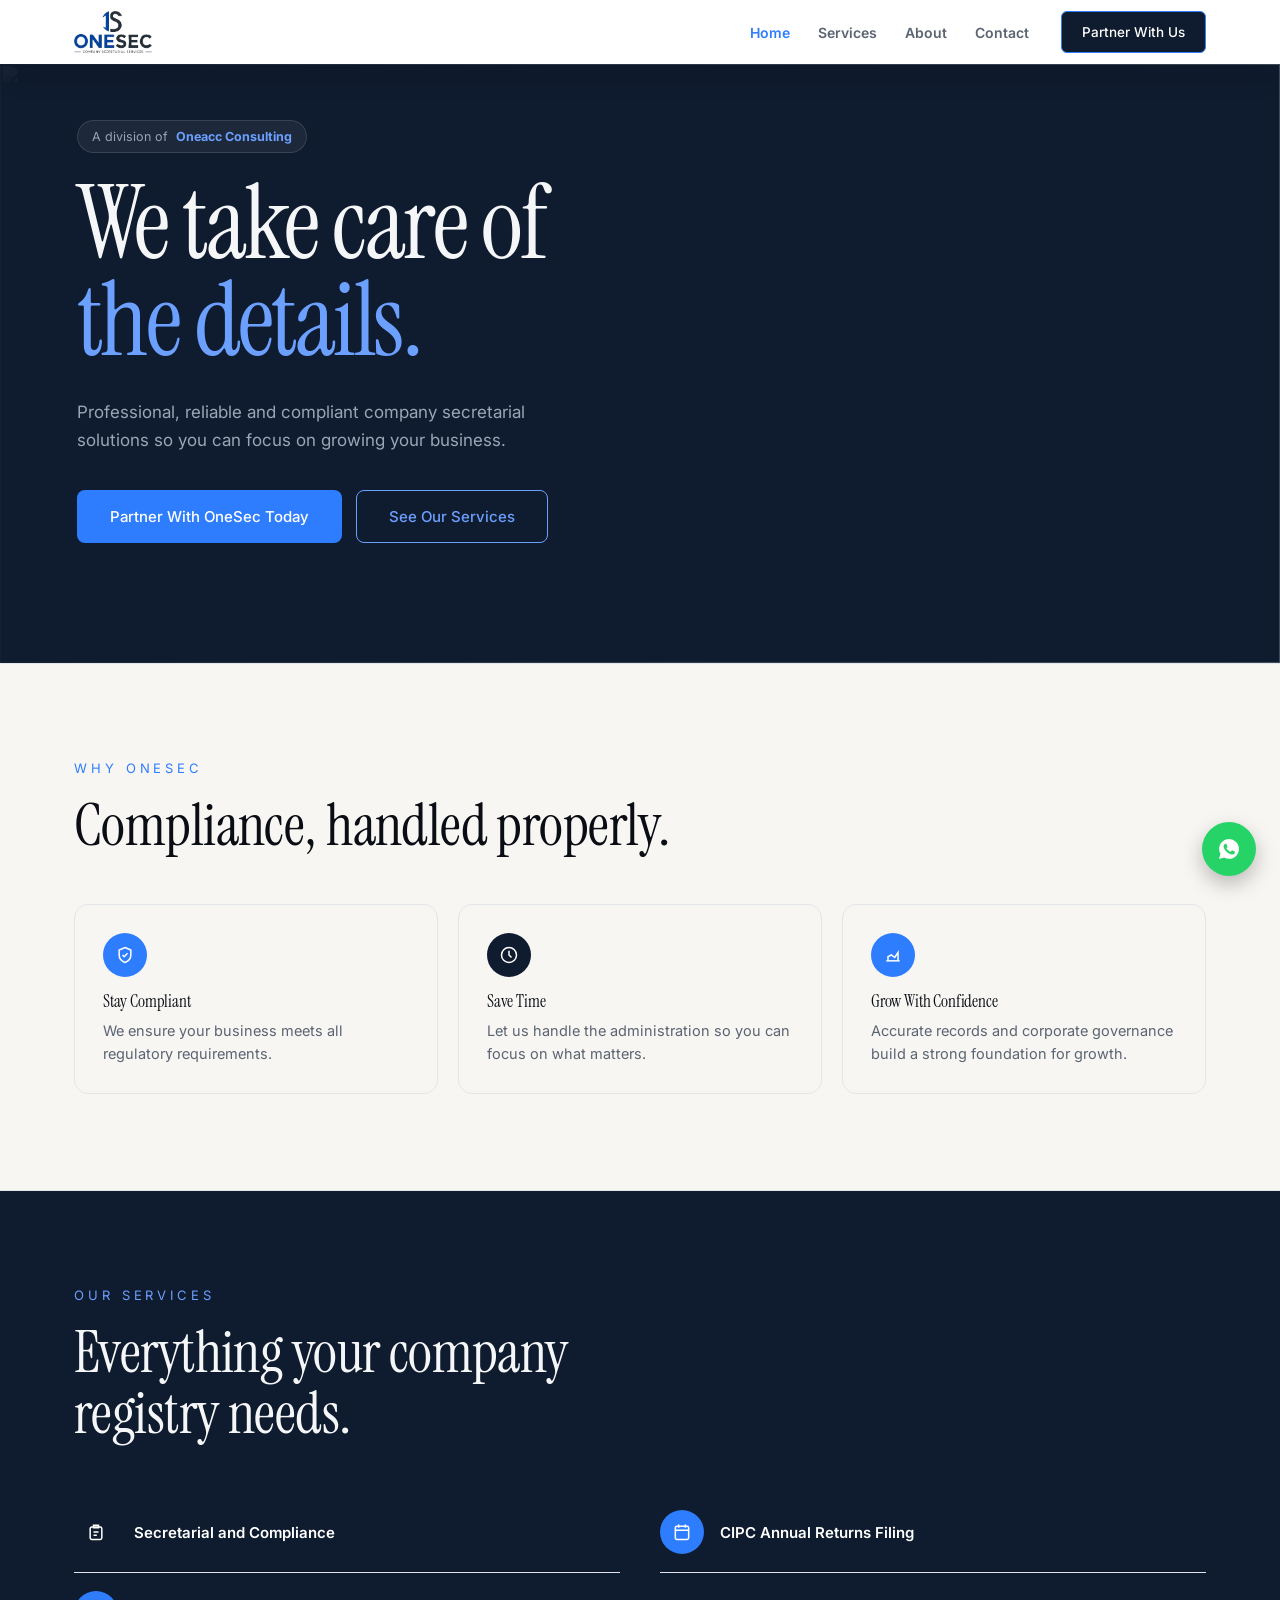
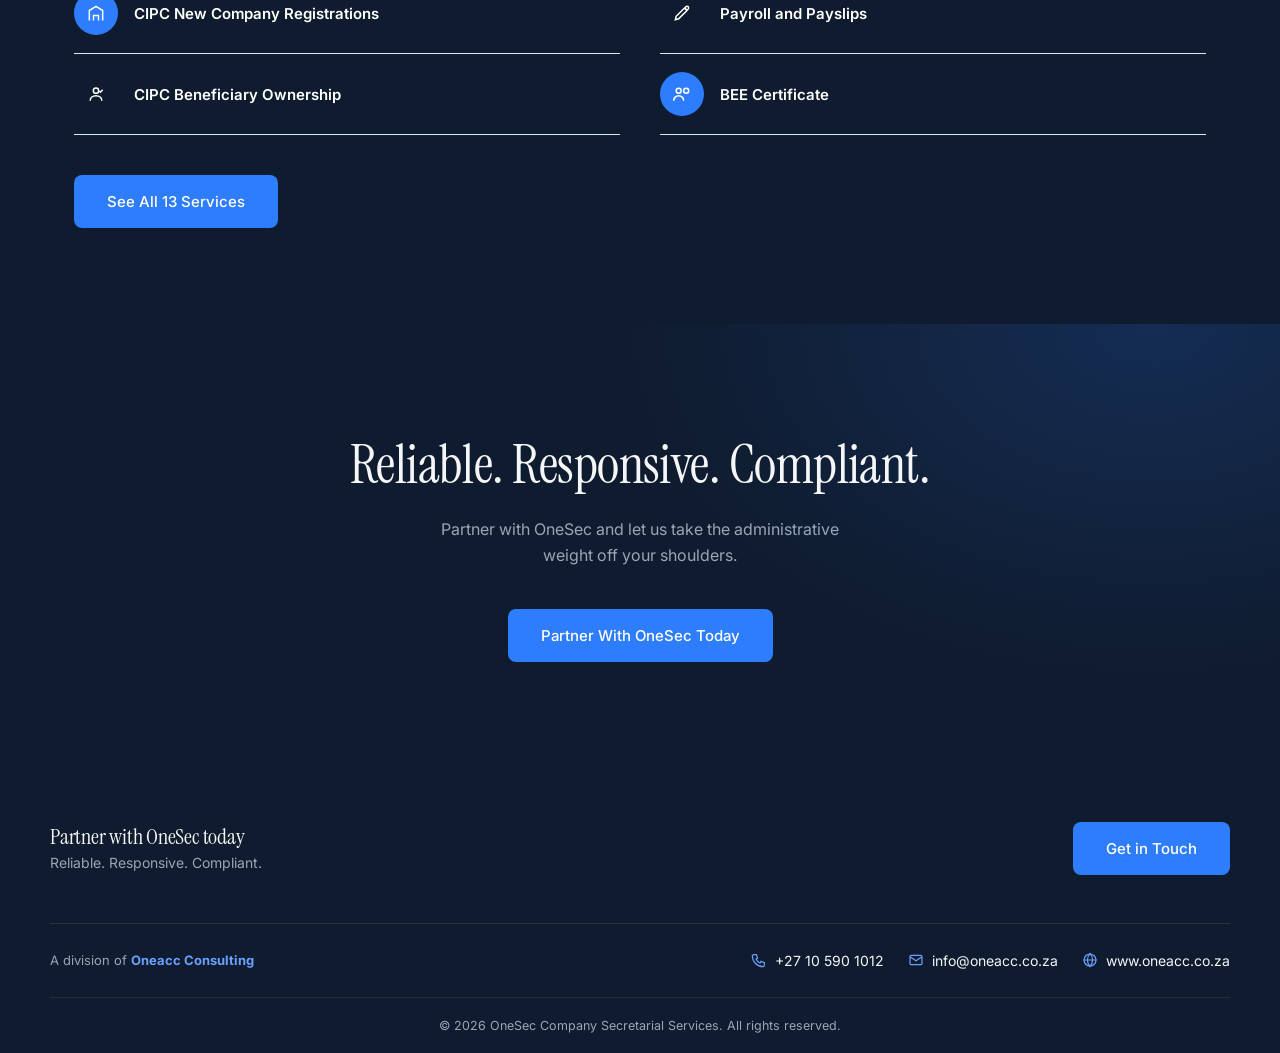
==== index.html @ b415de61 "Initial commit: Onesec site" ====
<!DOCTYPE html>
<html lang="en">
<head>
<meta charset="UTF-8" />
<meta name="viewport" content="width=device-width, initial-scale=1.0" />
<title>OneSec — Company Secretarial Services | A division of Oneacc Consulting</title>
<meta name="description" content="Professional, reliable and compliant company secretarial solutions — CIPC registrations, compliance, payroll and more. A division of Oneacc Consulting." />
<meta property="og:title" content="OneSec — Company Secretarial Services" />
<meta property="og:description" content="We take care of the details, so you can focus on growing your business." />
<meta property="og:type" content="website" />
<link rel="preconnect" href="https://fonts.googleapis.com" />
<link rel="preconnect" href="https://fonts.gstatic.com" crossorigin />
<link href="https://fonts.googleapis.com/css2?family=Instrument+Serif:ital@0;1&family=Inter:wght@400;500;600;700;800&family=JetBrains+Mono:wght@400;500;600;700&display=swap" rel="stylesheet" /><link rel="stylesheet" href="styles.css?v=3" />
</head>
<body>

<header class="site-header glass-navy">
  <div class="wrap">
    <a href="index.html" class="logo">
      <span class="logo-badge"><img src="assets/logo.png" alt="OneSec Company Secretarial Services" /></span>
    </a>
    <nav class="main-nav" id="main-nav">
      <ul>
        <li><a href="index.html" class="active">Home</a></li>
        <li><a href="services.html">Services</a></li>
        <li><a href="about.html">About</a></li>
        <li><a href="contact.html">Contact</a></li>
      </ul>
      <a href="contact.html" class="btn btn-nav btn-sm">Partner With Us</a>
    </nav>
    <button class="nav-toggle" aria-label="Toggle menu" aria-expanded="false">
      <svg viewBox="0 0 24 24" fill="none" stroke="currentColor" stroke-width="2"><path d="M3 6h18M3 12h18M3 18h18"/></svg>
    </button>
  </div>
</header>

<section class="hero">
  <div class="hero-slideshow" id="hero-slideshow">
    <img class="active" src="https://images.unsplash.com/photo-1638262052640-82e94d64664a?fm=jpg&amp;q=60&amp;w=2400&amp;auto=format&amp;fit=crop" alt="" />
    <img src="https://images.unsplash.com/photo-1521791136064-7986c2920216?fm=jpg&amp;q=60&amp;w=2400&amp;auto=format&amp;fit=crop" alt="" />
    <img src="https://images.unsplash.com/photo-1518135714426-c18f5ffb6f4d?fm=jpg&amp;q=60&amp;w=2400&amp;auto=format&amp;fit=crop" alt="" />
  </div>
  <div class="hero-bg-gradient"></div>
  <div class="wrap hero-content">
    <div class="reveal">
      <div class="division-badge">A division of <b>Oneacc Consulting</b></div>
      <h1>We take care of <span class="accent">the details.</span></h1>
      <p class="hero-lede">Professional, reliable and compliant company secretarial solutions so you can focus on growing your business.</p>
      <div class="hero-actions">
        <a href="contact.html" class="btn btn-action">Partner With OneSec Today</a>
        <a href="services.html" class="btn btn-outline-action">See Our Services</a>
      </div>
    </div>
  </div>
</section>

<section class="section section-abyss">
  <div class="wrap">
    <div class="section-head reveal">
      <p class="eyebrow">Why OneSec</p>
      <h2 class="heading">Compliance, handled properly.</h2>
    </div>
    <div class="value-strip-row">
      <div class="value-strip-card reveal">
        <div class="icon-badge blue"><svg viewBox="0 0 24 24" fill="none" stroke="currentColor" stroke-width="1.8"><path d="M12 3l7 3v6c0 4.5-3 7.5-7 9-4-1.5-7-4.5-7-9V6l7-3z"/><path d="M9 12l2 2 4-4"/></svg></div>
        <h3>Stay Compliant</h3>
        <p>We ensure your business meets all regulatory requirements.</p>
      </div>
      <div class="value-strip-card reveal">
        <div class="icon-badge navy"><svg viewBox="0 0 24 24" fill="none" stroke="currentColor" stroke-width="1.8"><circle cx="12" cy="12" r="9"/><path d="M12 7v5l3 3"/></svg></div>
        <h3>Save Time</h3>
        <p>Let us handle the administration so you can focus on what matters.</p>
      </div>
      <div class="value-strip-card reveal">
        <div class="icon-badge blue"><svg viewBox="0 0 24 24" fill="none" stroke="currentColor" stroke-width="1.8"><path d="M4 19h16"/><path d="M6 19v-5l4-2 4 3 4-6v10"/></svg></div>
        <h3>Grow With Confidence</h3>
        <p>Accurate records and corporate governance build a strong foundation for growth.</p>
      </div>
    </div>
  </div>
</section>

<section class="section section-navy">
  <div class="wrap">
    <div class="section-head reveal">
      <p class="eyebrow on-navy">Our Services</p>
      <h2 class="heading">Everything your company registry needs.</h2>
    </div>
    <div class="services-list-grid" style="--row-color:1;">
      <div>
        <div class="service-row reveal"><div class="icon-badge navy"><svg viewBox="0 0 24 24" fill="none" stroke="currentColor" stroke-width="1.8"><path d="M9 4h6v3H9z"/><rect x="5" y="6" width="14" height="15" rx="2"/><path d="M9 12h6M9 16h4"/></svg></div><span style="color:#fff;">Secretarial and Compliance</span></div>
        <div class="service-row reveal"><div class="icon-badge blue"><svg viewBox="0 0 24 24" fill="none" stroke="currentColor" stroke-width="1.8"><path d="M4 21V9l8-5 8 5v12"/><path d="M9 21v-6h6v6"/></svg></div><span style="color:#fff;">CIPC New Company Registrations</span></div>
        <div class="service-row reveal"><div class="icon-badge navy"><svg viewBox="0 0 24 24" fill="none" stroke="currentColor" stroke-width="1.8"><circle cx="12" cy="8" r="3.2"/><path d="M5 20c0-3.5 3-6 7-6s7 2.5 7 6"/><path d="M16 8.5l1.3 1.3L20 7"/></svg></div><span style="color:#fff;">CIPC Beneficiary Ownership</span></div>
      </div>
      <div>
        <div class="service-row reveal"><div class="icon-badge blue"><svg viewBox="0 0 24 24" fill="none" stroke="currentColor" stroke-width="1.8"><rect x="4" y="5" width="16" height="16" rx="2"/><path d="M8 3v4M16 3v4M4 10h16"/></svg></div><span style="color:#fff;">CIPC Annual Returns Filing</span></div>
        <div class="service-row reveal"><div class="icon-badge navy"><svg viewBox="0 0 24 24" fill="none" stroke="currentColor" stroke-width="1.8"><path d="M4 20l4-1 10-10-3-3L5 16l-1 4z"/><circle cx="18" cy="6" r="2"/></svg></div><span style="color:#fff;">Payroll and Payslips</span></div>
        <div class="service-row reveal"><div class="icon-badge blue"><svg viewBox="0 0 24 24" fill="none" stroke="currentColor" stroke-width="1.8"><circle cx="8" cy="8" r="3"/><circle cx="17" cy="8" r="3"/><path d="M2 20c0-3.3 2.7-6 6-6s6 2.7 6 6"/></svg></div><span style="color:#fff;">BEE Certificate</span></div>
      </div>
    </div>
    <div class="services-preview-note reveal">
      <a href="services.html" class="btn btn-action">See All 13 Services</a>
    </div>
  </div>
</section>

<section class="cta-section">
  <div class="hero-texture"></div>
  <div class="wrap">
    <h2>Reliable. Responsive. Compliant.</h2>
    <p>Partner with OneSec and let us take the administrative weight off your shoulders.</p>
    <div class="hero-actions">
      <a href="contact.html" class="btn btn-action">Partner With OneSec Today</a>
    </div>
  </div>
</section>

<footer class="site-footer">
  <div class="wrap footer-top">
    <div>
      <h3>Partner with OneSec today</h3>
      <p class="sub">Reliable. Responsive. Compliant.</p>
    </div>
    <a href="contact.html" class="btn btn-action">Get in Touch</a>
  </div>
  <div class="wrap footer-contact-row">
    <p class="division-note">A division of <a href="https://oneacc-consulting.netlify.app" target="_blank" rel="noopener">Oneacc Consulting</a></p>
    <ul class="footer-contact-items">
      <li><svg viewBox="0 0 24 24" fill="none" stroke="currentColor" stroke-width="1.8"><path d="M4 4h4l2 5-2.5 1.5a12 12 0 0 0 6 6L15 14l5 2v4a2 2 0 0 1-2 2C9.5 22 2 14.5 2 6a2 2 0 0 1 2-2z"/></svg><span>+27 10 590 1012</span></li>
      <li><svg viewBox="0 0 24 24" fill="none" stroke="currentColor" stroke-width="1.8"><rect x="3" y="5" width="18" height="14" rx="2"/><path d="M3 7l9 6 9-6"/></svg><span>info@oneacc.co.za</span></li>
      <li><svg viewBox="0 0 24 24" fill="none" stroke="currentColor" stroke-width="1.8"><circle cx="12" cy="12" r="9"/><path d="M2 12h20M12 2a15 15 0 0 1 0 20 15 15 0 0 1 0-20z"/></svg><span>www.oneacc.co.za</span></li>
    </ul>
  </div>
  <div class="wrap footer-bottom">© <span id="year"></span> OneSec Company Secretarial Services. All rights reserved.</div>
</footer>

<a class="whatsapp-fab" href="https://wa.me/27105901012" target="_blank" rel="noopener" aria-label="Chat on WhatsApp">
  <svg viewBox="0 0 24 24" fill="currentColor"><path d="M12.04 2C6.58 2 2.13 6.45 2.13 11.91c0 1.75.46 3.45 1.32 4.95L2 22l5.28-1.38a9.9 9.9 0 0 0 4.76 1.21h.01c5.46 0 9.91-4.45 9.91-9.91 0-2.65-1.03-5.14-2.9-7.01A9.85 9.85 0 0 0 12.04 2zm5.79 14.02c-.24.68-1.4 1.31-1.93 1.35-.5.05-1 .25-3.36-.7-2.85-1.13-4.66-4.02-4.8-4.21-.14-.19-1.15-1.53-1.15-2.92 0-1.39.73-2.07.99-2.35.26-.28.56-.35.75-.35h.53c.17 0 .4-.03.62.47.24.56.81 1.95.88 2.09.07.14.12.31.02.5-.09.19-.14.31-.28.47-.14.16-.29.36-.42.48-.14.14-.28.29-.12.57.16.28.71 1.17 1.53 1.9 1.05.94 1.94 1.23 2.22 1.37.28.14.44.12.61-.07.16-.19.7-.81.89-1.09.19-.28.38-.23.63-.14.26.09 1.64.77 1.92.91.28.14.47.21.53.33.07.12.07.68-.17 1.36z"/></svg>
</a>

<script src="script.js?v=3"></script>
</body>
</html>
---- styles.css ----
/* ============================================
   OneSec — Company Secretarial Services
   A division of Oneacc Consulting
   ============================================ */

:root {
  --navy: #0f1b2e;
  --navy-soft: #16263f;
  --abyss: #f7f6f3;
  --slate-surface: #ffffff;
  --offwhite: #0a0e14;
  --muted-grey: #5b6472;
  --light: #f5f6f8;
  --muted-light: #9aa6b8;
  --action: #2e7dff;
  --action-bright: #6ca0ff;
  --gold: #a4741e;
  --gold-bright: #e8b75a;
  --whatsapp: #25d366;
  --hairline: #e2e5ea;

  --font-display: "Instrument Serif", Georgia, serif;
  --font-body: "Inter", -apple-system, BlinkMacSystemFont, "Segoe UI", sans-serif;
  --font-mono: "JetBrains Mono", ui-monospace, SFMono-Regular, monospace;

  --nav-height: 64px;
  --container: 1180px;
}

* { box-sizing: border-box; }
html { scroll-behavior: smooth; }
body {
  margin: 0;
  font-family: var(--font-body);
  color: var(--offwhite);
  background: var(--slate-surface);
  -webkit-font-smoothing: antialiased;
  padding-top: var(--nav-height);
}
img { max-width: 100%; display: block; }
a { color: inherit; text-decoration: none; }
h1, h2, h3, h4 { font-family: var(--font-display); font-weight: 400; margin: 0; line-height: 1.05; letter-spacing: -0.01em; }
p { margin: 0; }
ul { margin: 0; padding: 0; list-style: none; }
button { font-family: inherit; cursor: pointer; }

.wrap { max-width: var(--container); margin: 0 auto; padding: 0 24px; }

:focus-visible { outline: 2px solid var(--action); outline-offset: 2px; }

@media (prefers-reduced-motion: reduce) {
  * { animation-duration: 0.001ms !important; transition-duration: 0.001ms !important; scroll-behavior: auto !important; }
}

.eyebrow { font-size: 13px; text-transform: uppercase; letter-spacing: 0.3em; color: var(--action); margin-bottom: 20px; }
.eyebrow.on-navy { color: var(--action-bright); }
.eyebrow.gold { color: var(--gold); }

/* ---------- Reveal-on-scroll ---------- */
.reveal { opacity: 0; transform: translateY(20px); filter: blur(6px); transition: opacity 0.7s cubic-bezier(.22,1,.36,1), transform 0.7s cubic-bezier(.22,1,.36,1), filter 0.7s cubic-bezier(.22,1,.36,1); }
.reveal.in-view { opacity: 1; transform: translateY(0); filter: blur(0); }

/* ---------- Buttons ---------- */
.btn { display: inline-flex; align-items: center; justify-content: center; gap: 8px; padding: 16px 32px; border-radius: 8px; font-size: 15px; font-weight: 500; border: 1px solid transparent; transition: transform 0.3s ease, box-shadow 0.3s ease, background-color 0.3s ease; white-space: nowrap; }
.btn-action { background: var(--action); color: #fff; }
.btn-action:hover { transform: scale(1.03); box-shadow: 0 0 0 6px rgba(46,125,255,0.16); }
.btn-outline-action { background: transparent; border-color: var(--action-bright); color: var(--action-bright); }
.btn-outline-action:hover { transform: scale(1.03); background: rgba(108,160,255,0.08); box-shadow: 0 0 0 6px rgba(108,160,255,0.1); }
.btn-outline-action.on-light { border-color: var(--action); color: var(--action); }
.btn-sm { padding: 12px 20px; font-size: 13.5px; border-radius: 6px; }
.btn-nav { background: var(--navy); border: 1.5px solid var(--action); color: #fff; }
.btn-nav:hover { background: var(--action); border-color: var(--action); transform: scale(1.03); box-shadow: 0 0 0 6px rgba(46,125,255,0.16); }
.btn:disabled { opacity: 0.6; cursor: not-allowed; transform: none; }

/* ---------- Navbar ---------- */
.site-header { position: fixed; top: 0; left: 0; right: 0; z-index: 200; height: var(--nav-height); }
.glass-navy { background: rgba(255, 255, 255, 0.92); backdrop-filter: blur(16px); -webkit-backdrop-filter: blur(16px); box-shadow: 0 8px 30px rgba(0,0,0,0.12); }
.site-header .wrap { display: flex; align-items: center; justify-content: space-between; height: 100%; }
.logo { display: flex; align-items: center; gap: 10px; }
.logo-badge { display: flex; align-items: center; }
.logo-badge img { height: 42px; width: auto; display: block; }
.main-nav { display: flex; align-items: center; gap: 32px; }
.main-nav ul { display: flex; gap: 28px; }
.main-nav ul a { font-size: 14px; font-weight: 600; color: var(--muted-grey); transition: color 0.15s ease; }
.main-nav ul a:hover { color: var(--action); }
.main-nav ul a.active { color: var(--action); }
.nav-toggle { display: none; background: none; border: none; padding: 6px; color: var(--navy); }
.nav-toggle svg { width: 24px; height: 24px; }

@media (max-width: 860px) {
  .main-nav { position: fixed; inset: var(--nav-height) 0 auto 0; flex-direction: column; align-items: stretch; padding: 8px 24px 24px; gap: 16px; transform: translateY(-8px); opacity: 0; pointer-events: none; transition: opacity 0.18s ease, transform 0.18s ease; background: rgba(255,255,255,0.98); box-shadow: 0 8px 30px rgba(0,0,0,0.12); }
  .main-nav.open { opacity: 1; transform: translateY(0); pointer-events: auto; }
  .main-nav ul { flex-direction: column; gap: 4px; }
  .main-nav ul a { display: block; padding: 10px 2px; }
  .main-nav .btn { width: 100%; text-align: center; margin-top: 8px; }
  .nav-toggle { display: block; }
}

/* ---------- Hero ---------- */
.hero { position: relative; overflow: hidden; background: var(--navy); }
.hero-texture { position: absolute; inset: 0; pointer-events: none; background: radial-gradient(ellipse 900px 600px at 90% 0%, rgba(46,125,255,0.18), transparent 60%); }
.hero-slideshow { position: absolute; inset: 0; }
.hero-slideshow img { position: absolute; inset: 0; width: 100%; height: 100%; object-fit: cover; opacity: 0; transition: opacity 1.6s ease; }
.hero-slideshow img.active { opacity: 0.45; }
.hero-bg-gradient { position: absolute; inset: 0; background: linear-gradient(90deg, rgba(15,27,46,0.92) 0%, rgba(15,27,46,0.55) 45%, rgba(15,27,46,0.35) 100%); }
.hero-content { position: relative; width: 100%; max-width: 720px; padding: 56px 0 120px; align-items: left;}
.hero .wrap { max-width: none; margin: 0;padding-left: clamp(24px, 6vw, 96px);padding-right: 24px;}
.hero h1 { color: var(--light); font-size: clamp(3rem, 8vw, 6.5rem); line-height: 0.95; letter-spacing: -0.025em; max-width: 16ch; }
.hero h1 .accent { color: var(--action-bright); display: block; }
.hero-lede { margin-top: 28px; font-size: 17px; line-height: 1.65; color: var(--muted-light); max-width: 44ch; font-weight: 400; }
.hero-actions { margin-top: 36px; display: flex; flex-wrap: wrap; gap: 14px; }
.division-badge { display: inline-flex; align-items: center; gap: 8px; background: rgba(255,255,255,0.06); border: 1px solid rgba(255,255,255,0.12); padding: 8px 14px; border-radius: 30px; font-size: 12.5px; color: var(--muted-light); margin-bottom: 22px; }
.division-badge b { color: var(--action-bright); font-weight: 700; }

/* ---------- Value strip ---------- */
.value-strip-row { display: grid; grid-template-columns: repeat(3, 1fr); gap: 20px; }
@media (max-width: 780px) { .value-strip-row { grid-template-columns: 1fr; } }
.value-strip-card { background: var(--abyss); border: 1px solid var(--hairline); border-radius: 14px; padding: 28px; }
.value-strip-card .icon-badge { margin-bottom: 16px; }
.value-strip-card h3 { font-size: 17px; margin-bottom: 8px; }
.value-strip-card p { color: var(--muted-grey); font-size: 14.5px; line-height: 1.6; font-weight: 400; }

/* ---------- Icon badges (matches flyer circular icons) ---------- */
.icon-badge { width: 44px; height: 44px; border-radius: 50%; display: flex; align-items: center; justify-content: center; flex-shrink: 0; }
.icon-badge.blue { background: var(--action); color: #fff; }
.icon-badge.navy { background: var(--navy); color: #fff; }
.icon-badge svg { width: 20px; height: 20px; }

/* ---------- Services list (icon + label rows) ---------- */
.services-list-grid { display: grid; grid-template-columns: 1fr 1fr; gap: 0 40px; }
@media (max-width: 780px) { .services-list-grid { grid-template-columns: 1fr; } }
.service-row { display: flex; align-items: center; gap: 16px; padding: 18px 0; border-bottom: 1px solid var(--hairline); }
.service-row span { font-size: 15px; font-weight: 600; }
.services-preview-note { margin-top: 40px; }

/* ---------- Section shells ---------- */
.section { padding: 96px 0; }
.section-abyss { background: var(--abyss); border-top: 1px solid var(--hairline); border-bottom: 1px solid var(--hairline); }
.section-navy { background: var(--navy); }
.section-head { max-width: 640px; margin-bottom: 48px; }
.section-abyss h2, .section-abyss .heading { color: var(--offwhite); font-size: clamp(2rem, 5vw, 3.6rem); }
.section-navy h2, .section-navy .heading { color: var(--light); font-size: clamp(2rem, 5vw, 3.6rem); }

/* ---------- CTA band ---------- */
.cta-section { position: relative; overflow: hidden; text-align: center; padding: 112px 0; background: var(--navy); }
.cta-section h2 { position: relative; color: var(--light); font-size: clamp(2rem, 5vw, 3.4rem); }
.cta-section p { position: relative; margin: 24px auto 0; color: var(--muted-light); font-size: 16px; max-width: 42ch; line-height: 1.6; font-weight: 400; }
.cta-section .hero-actions { position: relative; justify-content: center; margin-top: 40px; }

/* ---------- Footer ---------- */
.site-footer { background: var(--navy); color: var(--light); }
.footer-top { padding: 48px 0; display: flex; align-items: center; justify-content: space-between; flex-wrap: wrap; gap: 20px; border-bottom: 1px solid rgba(255,255,255,0.1); }
.footer-top h3 { font-size: 22px; }
.footer-top .sub { color: var(--muted-light); font-size: 14px; margin-top: 6px; font-weight: 400; }
.footer-contact-row { padding: 28px 0; display: flex; flex-wrap: wrap; gap: 28px; justify-content: space-between; align-items: center; }
.footer-contact-row .division-note { font-size: 13px; color: var(--muted-light); font-weight: 400; }
.footer-contact-row .division-note a { color: var(--action-bright); font-weight: 700; }
.footer-contact-items { display: flex; gap: 24px; flex-wrap: wrap; }
.footer-contact-items li { display: flex; align-items: center; gap: 8px; font-size: 14px; color: var(--light); }
.footer-contact-items svg { width: 16px; height: 16px; color: var(--action-bright); }
.footer-bottom { padding: 20px 0; border-top: 1px solid rgba(255,255,255,0.08); font-size: 12.5px; color: var(--muted-light); text-align: center; }

/* ---------- Floating WhatsApp ---------- */
.whatsapp-fab { position: fixed; right: 24px; bottom: 24px; z-index: 150; width: 54px; height: 54px; border-radius: 50%; background: var(--whatsapp); color: #fff; display: flex; align-items: center; justify-content: center; box-shadow: 0 8px 20px rgba(0,0,0,0.25); transition: transform 0.2s ease; }
.whatsapp-fab:hover { transform: scale(1.1); }
.whatsapp-fab svg { width: 24px; height: 24px; }

/* ---------- Page header (Services/About/Contact) ---------- */
.page-head { padding: 88px 0 0; }
.page-head h1 { font-size: clamp(2.5rem, 6vw, 5rem); letter-spacing: -0.02em; max-width: 22ch; }
.page-head p { margin-top: 20px; font-size: 16.5px; color: var(--muted-grey); max-width: 48ch; line-height: 1.6; font-weight: 400; }

/* ---------- About page ---------- */
.about-grid { padding: 88px 0 0; display: grid; grid-template-columns: 1fr 1fr; gap: 56px; align-items: center; }
@media (max-width: 900px) { .about-grid { grid-template-columns: 1fr; gap: 32px; } }
.about-grid .visual { border-radius: 20px; overflow: hidden; aspect-ratio: 4/3; }
.about-grid .visual img { width: 100%; height: 100%; object-fit: cover; }
.about-grid h1 { font-size: clamp(2.2rem, 4.6vw, 3.2rem); margin-bottom: 20px; }
.about-grid .bio { color: var(--muted-grey); font-size: 16px; line-height: 1.7; font-weight: 400; }
.about-grid .bio + .bio { margin-top: 16px; }

.pillars-row { margin-top: 24px; display: grid; grid-template-columns: repeat(3, 1fr); gap: 20px; }
@media (max-width: 780px) { .pillars-row { grid-template-columns: 1fr; } }
.pillar-card { border-top: 3px solid var(--action); padding-top: 18px; }
.pillar-card h4 { font-size: 16px; margin-bottom: 8px; }
.pillar-card p { color: var(--muted-grey); font-size: 14px; line-height: 1.6; font-weight: 400; }

/* ---------- Contact page ---------- */
.contact-grid-2 { display: grid; grid-template-columns: 0.9fr 1.1fr; gap: 48px; padding: 64px 0 96px; }
@media (max-width: 900px) { .contact-grid-2 { grid-template-columns: 1fr; gap: 32px; } }
.contact-info-card { background: var(--navy); color: var(--light); border-radius: 20px; padding: 40px; }
.contact-info-card h3 { font-size: 22px; margin-bottom: 20px; }
.contact-info-card ul li { display: flex; gap: 12px; align-items: flex-start; margin-bottom: 18px; font-size: 14.5px; color: var(--muted-light); font-weight: 400; }
.contact-info-card svg { width: 18px; height: 18px; color: var(--action-bright); flex-shrink: 0; margin-top: 2px; }
.contact-info-card .whatsapp-inline { display: inline-flex; align-items: center; gap: 8px; margin-top: 10px; color: #25d366; font-weight: 700; font-size: 14px; }

.form-card { background: var(--slate-surface); border: 1px solid var(--hairline); border-radius: 20px; padding: 36px; }
.form-card h3 { font-size: 24px; margin-bottom: 8px; }
.form-card .subtitle { color: var(--muted-grey); font-size: 14px; margin-bottom: 24px; font-weight: 400; }

form.lead-form { display: grid; gap: 16px; }
.form-row { display: grid; grid-template-columns: 1fr 1fr; gap: 16px; }
@media (max-width: 560px) { .form-row { grid-template-columns: 1fr; } }
.field label { display: block; font-size: 12.5px; font-weight: 600; color: var(--offwhite); margin-bottom: 6px; }
.field input, .field select, .field textarea {
  width: 100%; padding: 13px 14px; border: 1px solid var(--hairline); border-radius: 8px;
  font-family: inherit; font-size: 14.5px; color: var(--offwhite); background: var(--slate-surface);
  transition: border-color 0.15s ease; font-weight: 400;
}
.field input:focus, .field select:focus, .field textarea:focus { border-color: var(--action); outline: none; }
.field textarea { resize: vertical; min-height: 120px; }
.form-status { font-size: 13.5px; padding: 12px 14px; border-radius: 8px; display: none; font-weight: 400; }
.form-status.show { display: block; }
.form-status.success { background: #e7f6ec; color: #1b7a3c; }
.form-status.error { background: #fbe9e7; color: #b23a2c; }
.success-block { text-align: center; padding: 40px 10px; }
.success-block svg { width: 48px; height: 48px; color: var(--action); margin: 0 auto 16px; }
.success-block h4 { font-size: 24px; margin-bottom: 12px; }
.success-block p { color: var(--muted-grey); font-size: 14px; max-width: 30ch; margin: 0 auto; line-height: 1.6; font-weight: 400; }

/* ---------- 404 ---------- */
.notfound { min-height: calc(100vh - var(--nav-height)); display: flex; align-items: center; justify-content: center; text-align: center; background: var(--navy); padding: 48px 24px; }
.notfound .big { font-family: var(--font-display); font-size: clamp(6rem, 20vw, 12rem); color: rgba(245,246,248,0.16); line-height: 1; }
.notfound h1 { color: var(--light); font-size: 28px; margin-top: 8px; }
.notfound p { color: var(--muted-light); margin-top: 12px; font-size: 15px; font-weight: 400; }
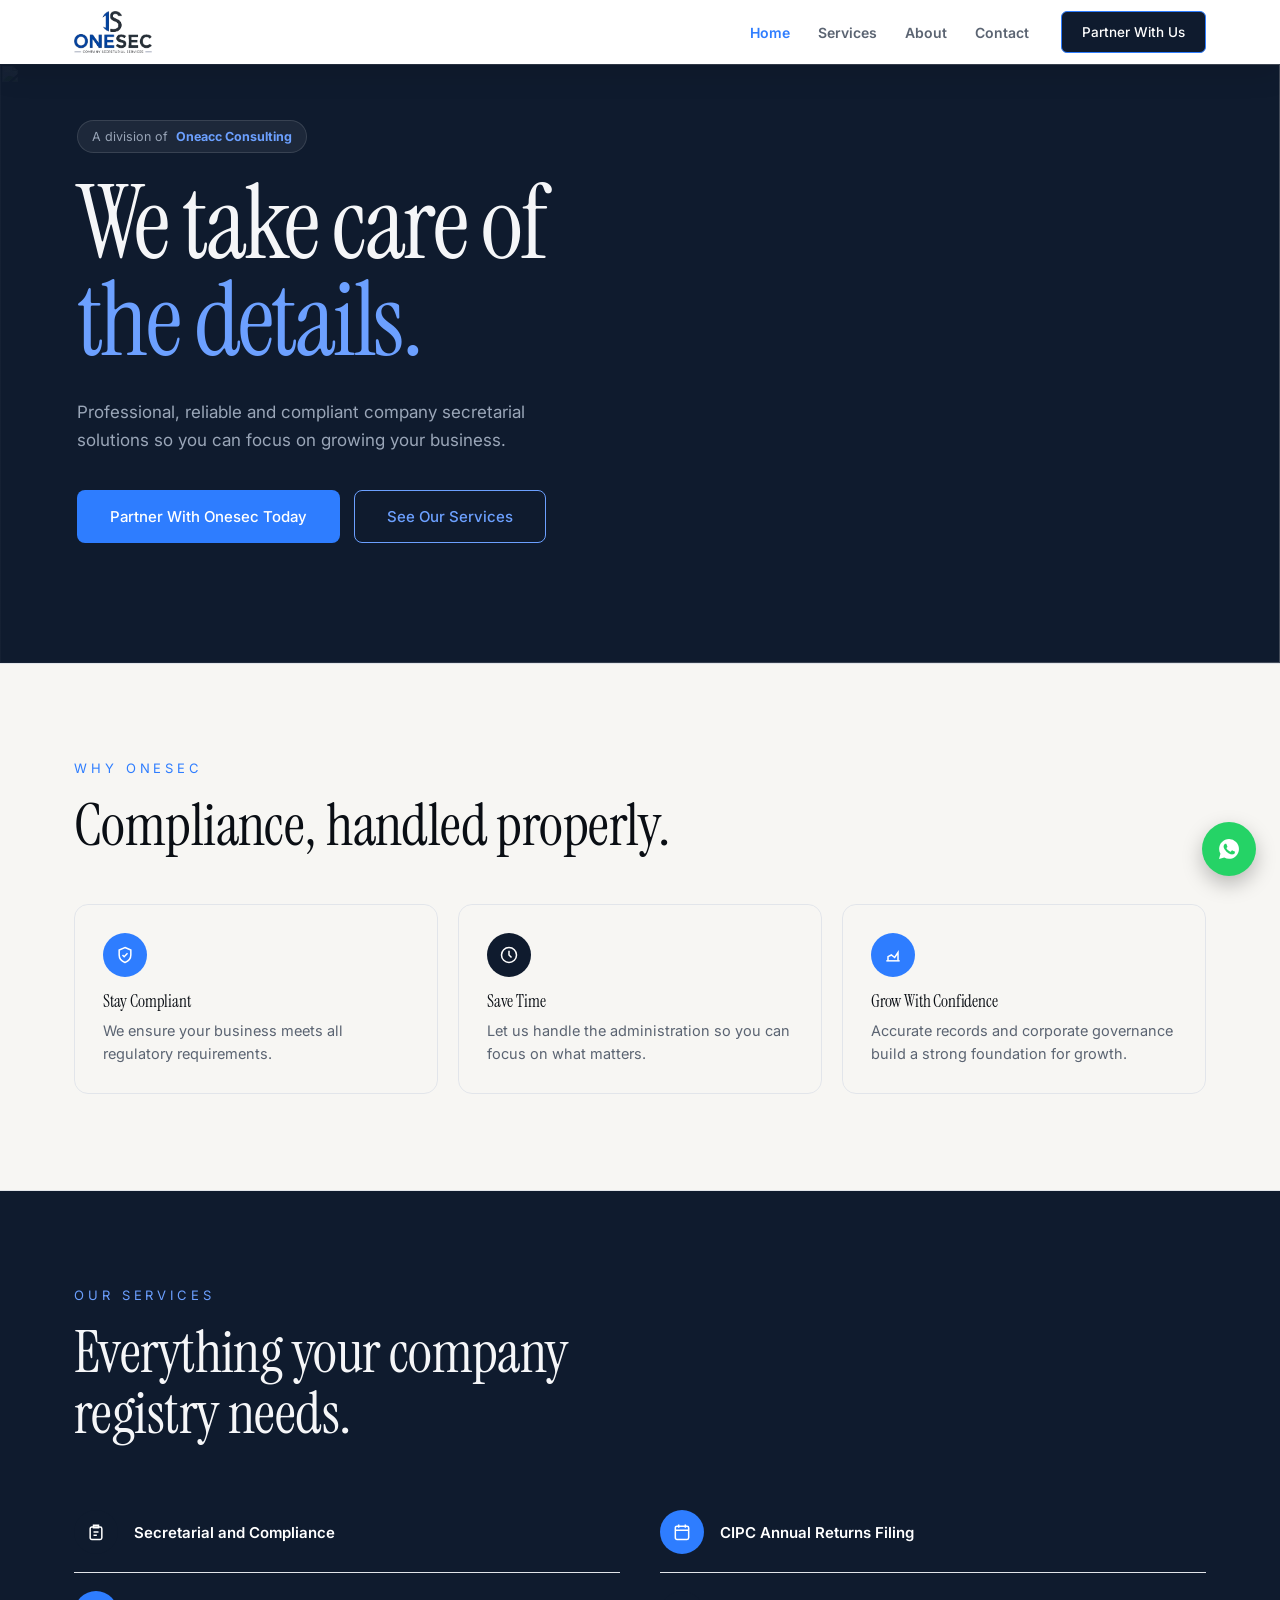
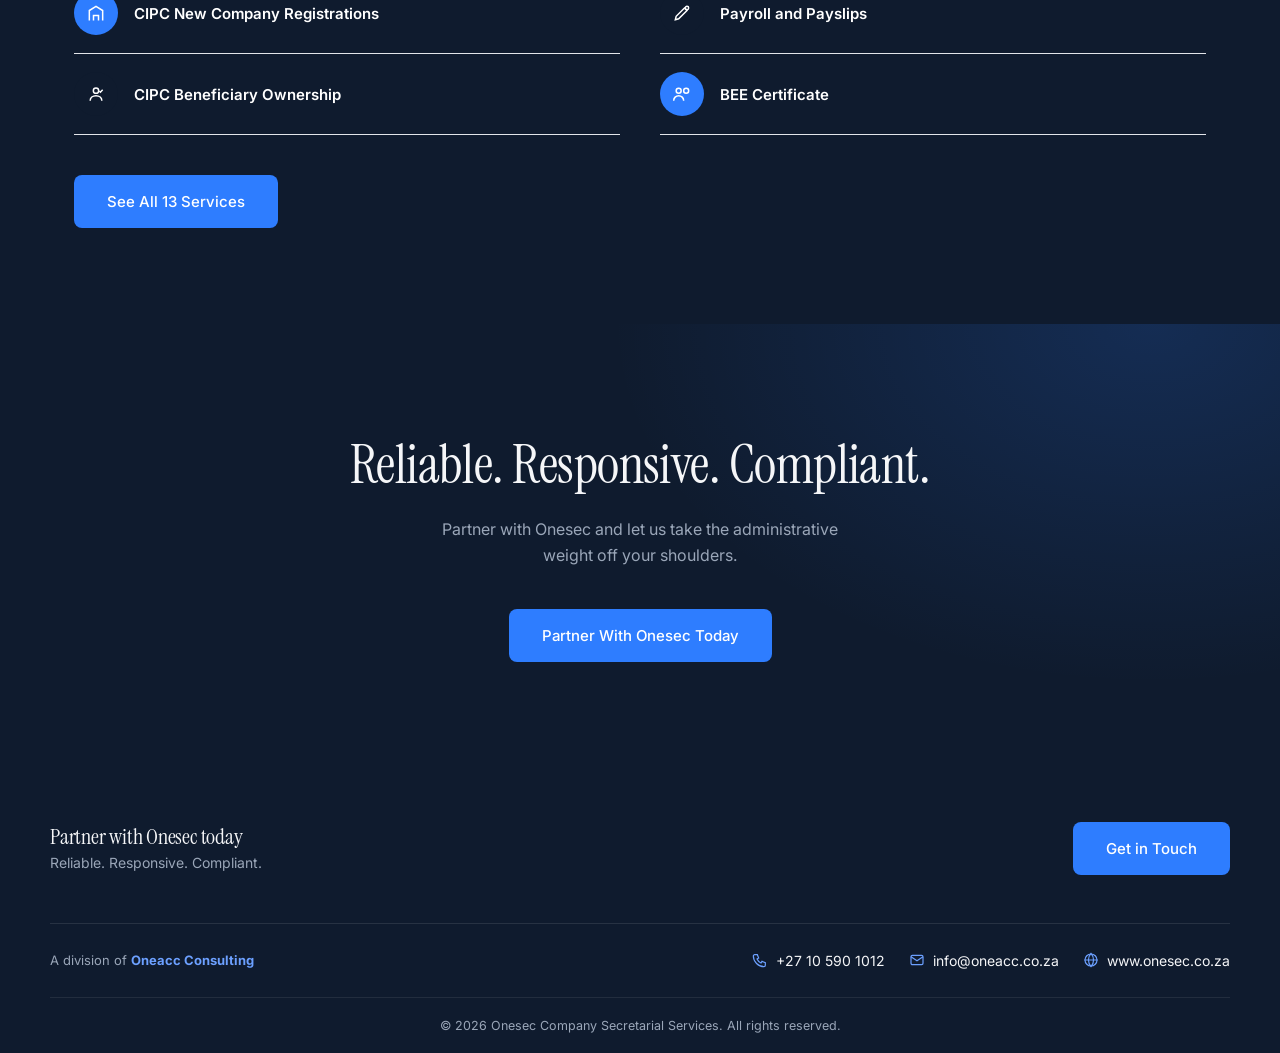
==== commit 773f3ce2: "all changes" ====
--- a/index.html
+++ b/index.html
@@ -3,9 +3,9 @@
 <head>
 <meta charset="UTF-8" />
 <meta name="viewport" content="width=device-width, initial-scale=1.0" />
-<title>OneSec — Company Secretarial Services | A division of Oneacc Consulting</title>
+<title>Onesec — Company Secretarial Services | A division of Oneacc Consulting</title>
 <meta name="description" content="Professional, reliable and compliant company secretarial solutions — CIPC registrations, compliance, payroll and more. A division of Oneacc Consulting." />
-<meta property="og:title" content="OneSec — Company Secretarial Services" />
+<meta property="og:title" content="Onesec — Company Secretarial Services" />
 <meta property="og:description" content="We take care of the details, so you can focus on growing your business." />
 <meta property="og:type" content="website" />
 <link rel="preconnect" href="https://fonts.googleapis.com" />
@@ -17,7 +17,7 @@
 <header class="site-header glass-navy">
   <div class="wrap">
     <a href="index.html" class="logo">
-      <span class="logo-badge"><img src="assets/logo.png" alt="OneSec Company Secretarial Services" /></span>
+      <span class="logo-badge"><img src="assets/logo.png" alt="Onesec Company Secretarial Services" /></span>
     </a>
     <nav class="main-nav" id="main-nav">
       <ul>
@@ -47,7 +47,7 @@
       <h1>We take care of <span class="accent">the details.</span></h1>
       <p class="hero-lede">Professional, reliable and compliant company secretarial solutions so you can focus on growing your business.</p>
       <div class="hero-actions">
-        <a href="contact.html" class="btn btn-action">Partner With OneSec Today</a>
+        <a href="contact.html" class="btn btn-action">Partner With Onesec Today</a>
         <a href="services.html" class="btn btn-outline-action">See Our Services</a>
       </div>
     </div>
@@ -57,7 +57,7 @@
 <section class="section section-abyss">
   <div class="wrap">
     <div class="section-head reveal">
-      <p class="eyebrow">Why OneSec</p>
+      <p class="eyebrow">Why Onesec</p>
       <h2 class="heading">Compliance, handled properly.</h2>
     </div>
     <div class="value-strip-row">
@@ -108,9 +108,9 @@
   <div class="hero-texture"></div>
   <div class="wrap">
     <h2>Reliable. Responsive. Compliant.</h2>
-    <p>Partner with OneSec and let us take the administrative weight off your shoulders.</p>
+    <p>Partner with Onesec and let us take the administrative weight off your shoulders.</p>
     <div class="hero-actions">
-      <a href="contact.html" class="btn btn-action">Partner With OneSec Today</a>
+      <a href="contact.html" class="btn btn-action">Partner With Onesec Today</a>
     </div>
   </div>
 </section>
@@ -118,7 +118,7 @@
 <footer class="site-footer">
   <div class="wrap footer-top">
     <div>
-      <h3>Partner with OneSec today</h3>
+      <h3>Partner with Onesec today</h3>
       <p class="sub">Reliable. Responsive. Compliant.</p>
     </div>
     <a href="contact.html" class="btn btn-action">Get in Touch</a>
@@ -126,15 +126,15 @@
   <div class="wrap footer-contact-row">
     <p class="division-note">A division of <a href="https://oneacc-consulting.netlify.app" target="_blank" rel="noopener">Oneacc Consulting</a></p>
     <ul class="footer-contact-items">
-      <li><svg viewBox="0 0 24 24" fill="none" stroke="currentColor" stroke-width="1.8"><path d="M4 4h4l2 5-2.5 1.5a12 12 0 0 0 6 6L15 14l5 2v4a2 2 0 0 1-2 2C9.5 22 2 14.5 2 6a2 2 0 0 1 2-2z"/></svg><span>+27 10 590 1012</span></li>
+      <li><svg viewBox="0 0 24 24" fill="none" stroke="currentColor" stroke-width="1.8"><path d="M4 4h4l2 5-2.5 1.5a12 12 0 0 0 6 6L15 14l5 2v4a2 2 0 0 1-2 2C9.5 22 2 14.5 2 6a2 2 0 0 1 2-2z"/></svg><a href="tel:+27105901012"><span>+27 10 590 1012</span></a></li>
       <li><svg viewBox="0 0 24 24" fill="none" stroke="currentColor" stroke-width="1.8"><rect x="3" y="5" width="18" height="14" rx="2"/><path d="M3 7l9 6 9-6"/></svg><span>info@oneacc.co.za</span></li>
-      <li><svg viewBox="0 0 24 24" fill="none" stroke="currentColor" stroke-width="1.8"><circle cx="12" cy="12" r="9"/><path d="M2 12h20M12 2a15 15 0 0 1 0 20 15 15 0 0 1 0-20z"/></svg><span>www.oneacc.co.za</span></li>
+      <li><svg viewBox="0 0 24 24" fill="none" stroke="currentColor" stroke-width="1.8"><circle cx="12" cy="12" r="9"/><path d="M2 12h20M12 2a15 15 0 0 1 0 20 15 15 0 0 1 0-20z"/></svg><span>www.onesec.co.za</span></li>
     </ul>
   </div>
-  <div class="wrap footer-bottom">© <span id="year"></span> OneSec Company Secretarial Services. All rights reserved.</div>
+  <div class="wrap footer-bottom">© <span id="year"></span> Onesec Company Secretarial Services. All rights reserved.</div>
 </footer>
 
-<a class="whatsapp-fab" href="https://wa.me/27105901012" target="_blank" rel="noopener" aria-label="Chat on WhatsApp">
+<a class="whatsapp-fab" href="https://wa.me/27716408349" target="_blank" rel="noopener" aria-label="Chat on WhatsApp">
   <svg viewBox="0 0 24 24" fill="currentColor"><path d="M12.04 2C6.58 2 2.13 6.45 2.13 11.91c0 1.75.46 3.45 1.32 4.95L2 22l5.28-1.38a9.9 9.9 0 0 0 4.76 1.21h.01c5.46 0 9.91-4.45 9.91-9.91 0-2.65-1.03-5.14-2.9-7.01A9.85 9.85 0 0 0 12.04 2zm5.79 14.02c-.24.68-1.4 1.31-1.93 1.35-.5.05-1 .25-3.36-.7-2.85-1.13-4.66-4.02-4.8-4.21-.14-.19-1.15-1.53-1.15-2.92 0-1.39.73-2.07.99-2.35.26-.28.56-.35.75-.35h.53c.17 0 .4-.03.62.47.24.56.81 1.95.88 2.09.07.14.12.31.02.5-.09.19-.14.31-.28.47-.14.16-.29.36-.42.48-.14.14-.28.29-.12.57.16.28.71 1.17 1.53 1.9 1.05.94 1.94 1.23 2.22 1.37.28.14.44.12.61-.07.16-.19.7-.81.89-1.09.19-.28.38-.23.63-.14.26.09 1.64.77 1.92.91.28.14.47.21.53.33.07.12.07.68-.17 1.36z"/></svg>
 </a>
 
